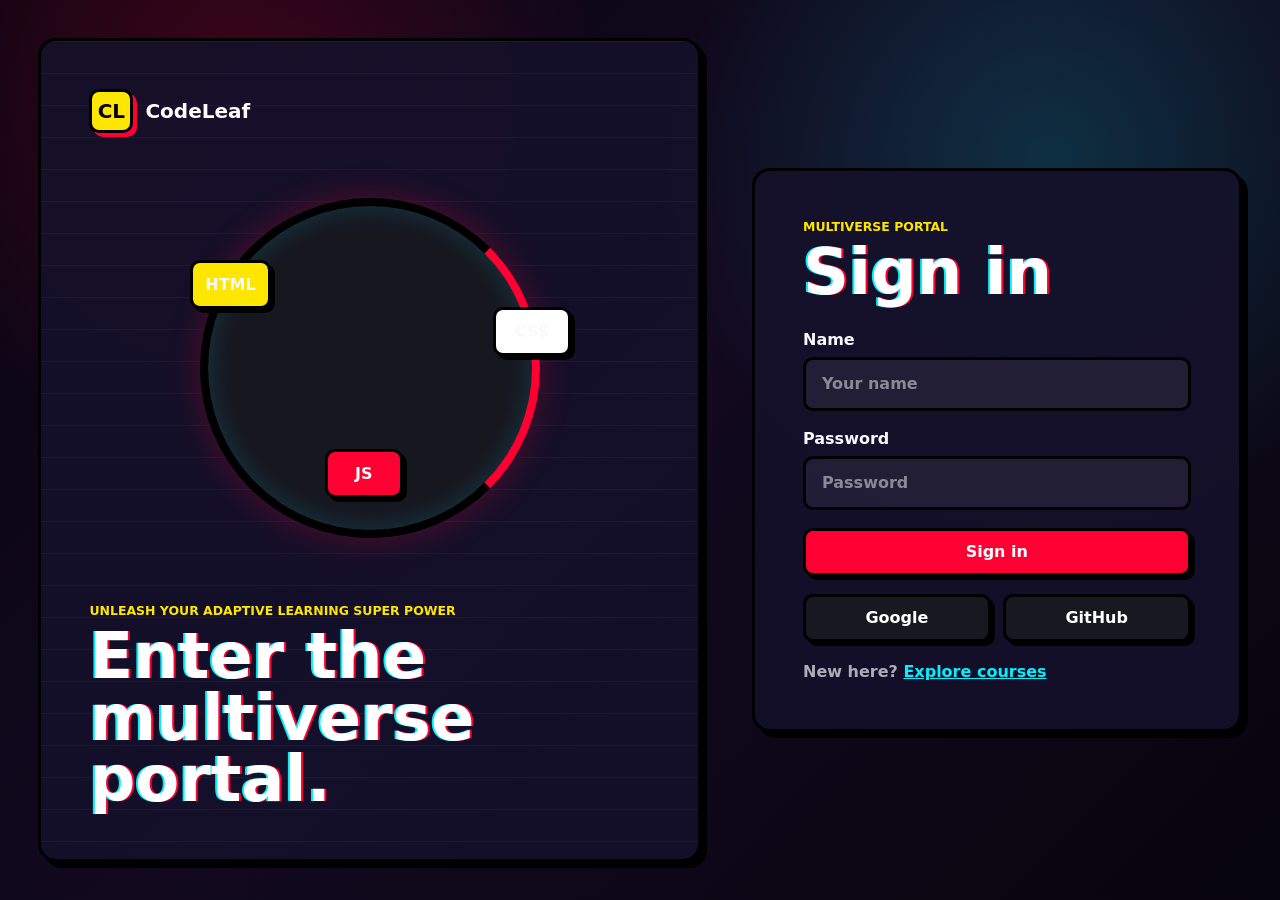
==== login.html @ 431f21d3 "Add CodeLeaf learning website" ====
<!DOCTYPE html>
<html lang="en">
<head>
  <meta charset="UTF-8">
  <meta name="viewport" content="width=device-width, initial-scale=1.0">
  <title>Login | CodeLeaf Learning</title>
  <link rel="stylesheet" href="style.css">
</head>
<body class="login-body">
  <main class="login-shell">
    <section class="login-art" aria-label="Learning portal preview">
      <a class="brand login-brand" href="index.html">
        <span class="brand-mark">CL</span>
        <span class="brand-text">CodeLeaf</span>
      </a>

      <div class="portal-orbit" aria-hidden="true">
        <div class="portal-ring"></div>
        <div class="portal-card card-one">HTML</div>
        <div class="portal-card card-two">CSS</div>
        <div class="portal-card card-three">JS</div>
      </div>

      <div class="login-copy">
        <p class="eyebrow">Unleash your adaptive learning super power</p>
        <h1>Enter the multiverse portal.</h1>
      </div>
    </section>

    <section class="login-panel" aria-labelledby="login-heading">
      <p class="eyebrow">Multiverse portal</p>
      <h1 id="login-heading">Sign in</h1>

      <form class="login-form">
        <label>
          <span>Name</span>
          <input type="text" placeholder="Your name">
        </label>

        <label>
          <span>Password</span>
          <input type="password" placeholder="Password">
        </label>

        <button type="submit">Sign in</button>
      </form>

      <div class="provider-row">
        <button class="provider-button" type="button">Google</button>
        <button class="provider-button" type="button">GitHub</button>
      </div>

      <p class="login-note">New here? <a href="course.html">Explore courses</a></p>
    </section>
  </main>
</body>
</html>
---- style.css ----
:root {
  --red: #e73535;
  --deep-red: #b51f2a;
  --yellow: #ffd84d;
  --ink: #171717;
  --muted: #6f6b63;
  --paper: #fffdf5;
  --line: rgba(20, 20, 20, 0.09);
  --border: #242424;
  --radius: 8px;
  --shadow: 8px 8px 0 #171717;
  --sidebar-open: 280px;
  --sidebar-closed: 92px;
}

* {
  box-sizing: border-box;
}

body {
  margin: 0;
  min-height: 100vh;
  color: var(--ink);
  font-family: Inter, ui-sans-serif, system-ui, -apple-system, BlinkMacSystemFont, "Segoe UI", sans-serif;
  background:
    linear-gradient(var(--line) 1px, transparent 1px),
    linear-gradient(90deg, rgba(29, 88, 180, 0.18) 1px, transparent 1px),
    var(--paper);
  background-size: 100% 34px, 120px 100%;
  display: grid;
  grid-template-columns: var(--sidebar-open) minmax(0, 1fr);
  transition: grid-template-columns 220ms ease;
}

body.sidebar-collapsed {
  grid-template-columns: var(--sidebar-closed) minmax(0, 1fr);
}

.sidebar {
  min-height: 100vh;
  padding: 28px 20px;
  background: #ffffff;
  border-right: 3px solid var(--border);
  display: flex;
  flex-direction: column;
  gap: 28px;
  position: sticky;
  top: 0;
  overflow: hidden;
}

.sidebar-head {
  display: flex;
  align-items: center;
  justify-content: space-between;
  gap: 12px;
}

.brand,
.nav-item,
.section-heading a {
  color: inherit;
  text-decoration: none;
}

.brand {
  display: flex;
  align-items: center;
  gap: 12px;
  font-size: 1.25rem;
  font-weight: 900;
  min-width: 0;
}

.brand-mark {
  width: 44px;
  height: 44px;
  border: 3px solid var(--border);
  background: var(--yellow);
  border-radius: var(--radius);
  display: grid;
  place-items: center;
  box-shadow: 4px 4px 0 var(--red);
  flex: 0 0 auto;
}

.brand-text,
.nav-label,
.profile-info,
.streak-card div:not(.flame) {
  white-space: nowrap;
  transition: opacity 180ms ease, width 180ms ease;
}

.collapse-button {
  width: 38px;
  min-height: 38px;
  padding: 0;
  background: #fff;
  box-shadow: none;
  flex: 0 0 auto;
}

.collapse-button svg,
.search-box svg,
.nav-icon svg,
.icon-button svg {
  width: 22px;
  height: 22px;
  display: block;
}

.collapse-button path,
.search-box path,
.nav-icon path,
.icon-button path {
  fill: none;
  stroke: currentColor;
  stroke-width: 2.6;
  stroke-linecap: round;
  stroke-linejoin: round;
}

.sidebar-collapsed .collapse-button svg {
  transform: rotate(180deg);
}

.nav-list {
  display: grid;
  gap: 8px;
}

.nav-item {
  min-height: 44px;
  padding: 11px 12px;
  border: 2px solid transparent;
  border-radius: var(--radius);
  display: flex;
  align-items: center;
  gap: 10px;
  font-weight: 750;
  color: #494540;
}

.nav-icon {
  width: 30px;
  height: 30px;
  display: grid;
  place-items: center;
  flex: 0 0 auto;
  color: #111;
}

.gear-icon img {
  width: 25px;
  height: 25px;
  display: block;
  object-fit: contain;
}

.nav-item:hover,
.nav-item.active {
  border-color: var(--border);
  background: var(--yellow);
  color: var(--ink);
}

.sidebar-bottom {
  margin-top: auto;
  display: grid;
  gap: 12px;
}

.profile-card,
.streak-card {
  padding: 14px;
  border: 3px solid var(--border);
  border-radius: var(--radius);
  background: #fff7d1;
  display: flex;
  align-items: center;
  gap: 12px;
}

.avatar {
  width: 42px;
  height: 42px;
  background: var(--red);
  color: #fff;
  display: grid;
  place-items: center;
  font-weight: 900;
  border: 2px solid var(--border);
  border-radius: var(--radius);
}

.profile-card span,
.streak-card span,
.eyebrow,
.lesson-panel p,
.course-card p {
  color: var(--muted);
}

.profile-card span,
.streak-card span {
  display: block;
  margin-top: 2px;
  font-size: 0.85rem;
}

.streak-card {
  min-height: 132px;
  background: #fff;
  align-items: flex-start;
  flex-direction: column;
  justify-content: center;
}

.flame {
  width: auto;
  height: auto;
  border: 0;
  background: transparent;
  font-size: 2.4rem;
  line-height: 1;
}

.streak-card strong {
  display: block;
  font-size: 1.8rem;
  line-height: 1;
}

.utility-list {
  display: grid;
  gap: 8px;
}

.sidebar-collapsed .brand-text,
.sidebar-collapsed .nav-label,
.sidebar-collapsed .profile-info,
.sidebar-collapsed .streak-card div:not(.flame) {
  width: 0;
  opacity: 0;
  pointer-events: none;
  overflow: hidden;
}

.sidebar-collapsed .sidebar {
  padding-inline: 16px;
}

.sidebar-collapsed .sidebar-head {
  justify-content: center;
}

.sidebar-collapsed .brand {
  display: none;
}

.sidebar-collapsed .nav-item,
.sidebar-collapsed .profile-card {
  justify-content: center;
  padding-inline: 8px;
}

.sidebar-collapsed .streak-card {
  min-height: 86px;
  align-items: center;
}

.sidebar-collapsed .flame {
  font-size: 2rem;
}

.page {
  padding: 34px clamp(18px, 4vw, 56px) 56px;
}

.workspace-top {
  display: flex;
  align-items: center;
  justify-content: space-between;
  gap: 28px;
  margin-bottom: 34px;
}

.search-box {
  width: min(850px, 72%);
  min-height: 54px;
  padding: 0 18px;
  border: 3px solid var(--border);
  border-radius: 999px;
  background: #fff;
  display: flex;
  align-items: center;
  gap: 12px;
  box-shadow: 5px 5px 0 var(--yellow);
}

.search-box input {
  width: 100%;
  border: 0;
  outline: 0;
  background: transparent;
  color: var(--ink);
  font: inherit;
  font-weight: 750;
}

.top-actions {
  display: flex;
  align-items: center;
  gap: 28px;
}

.icon-button {
  width: 54px;
  min-height: 54px;
  padding: 0;
  background: #fff;
  color: var(--ink);
  text-decoration: none;
  box-shadow: none;
  display: grid;
  place-items: center;
}

.icon-button:hover {
  background: var(--yellow);
}

.icon-button svg {
  width: 30px;
  height: 30px;
}

.topbar {
  display: flex;
  align-items: center;
  justify-content: space-between;
  gap: 24px;
  margin-bottom: 28px;
}

.eyebrow {
  margin: 0 0 8px;
  text-transform: uppercase;
  letter-spacing: 0;
  font-size: 0.78rem;
  font-weight: 900;
}

h1,
h2,
h3,
p {
  margin-top: 0;
}

h1 {
  max-width: 760px;
  margin-bottom: 0;
  font-size: clamp(2.2rem, 5vw, 4.8rem);
  line-height: 0.96;
}

h2 {
  margin-bottom: 10px;
  font-size: clamp(1.8rem, 3vw, 3rem);
  line-height: 1;
}

h3 {
  margin-bottom: 10px;
  font-size: 1.3rem;
}

button {
  min-height: 48px;
  border: 3px solid var(--border);
  background: var(--yellow);
  color: var(--ink);
  padding: 0 18px;
  border-radius: var(--radius);
  font: inherit;
  font-weight: 900;
  cursor: pointer;
  box-shadow: 4px 4px 0 var(--border);
}

button:hover {
  transform: translate(2px, 2px);
  box-shadow: 2px 2px 0 var(--border);
}

.primary-button {
  background: var(--red);
  color: #fff;
  white-space: nowrap;
}

.dashboard-grid {
  display: grid;
  grid-template-columns: minmax(0, 1fr) minmax(250px, 320px);
  gap: 24px;
  align-items: stretch;
  margin-top: 0;
}

.lesson-panel,
.code-card,
.course-card,
.mini-card,
.metric-card {
  border: 3px solid var(--border);
  border-radius: var(--radius);
  box-shadow: var(--shadow);
}

.lesson-panel {
  min-height: 310px;
  padding: clamp(24px, 4vw, 44px);
  background:
    linear-gradient(rgba(23, 23, 23, 0.07) 1px, transparent 1px),
    #ffffff;
  background-size: 100% 32px;
  display: flex;
  flex-direction: column;
  justify-content: center;
}

.welcome-panel {
  justify-content: flex-start;
}

.section-label {
  width: max-content;
  margin-bottom: 18px;
  padding: 7px 11px;
  border: 2px solid var(--border);
  border-radius: var(--radius);
  background: var(--yellow);
  font-size: 0.82rem;
  font-weight: 900;
  text-transform: uppercase;
}

.lesson-panel p {
  max-width: 560px;
  font-size: 1.05rem;
  line-height: 1.6;
}

.progress-wrap {
  margin: 22px 0 24px;
}

.progress-info {
  display: flex;
  justify-content: space-between;
  margin-bottom: 8px;
  font-weight: 900;
}

.progress-bar {
  height: 18px;
  border: 3px solid var(--border);
  border-radius: 999px;
  background: #fff3b5;
  overflow: hidden;
}

.progress-bar span {
  display: block;
  width: 68%;
  height: 100%;
  background: var(--red);
}

.lesson-actions {
  display: flex;
  flex-wrap: wrap;
  gap: 14px;
}

.small-button {
  min-height: 40px;
  padding-inline: 14px;
  font-size: 0.9rem;
}

.ghost-button {
  background: #fff;
  color: var(--ink);
}

.mini-card,
.metric-card {
  padding: 24px;
  background: #fff;
}

.revision-card {
  display: flex;
  flex-direction: column;
  justify-content: space-between;
  background: #fff1a8;
}

.revision-card h3 {
  max-width: 180px;
  font-size: 2.2rem;
  line-height: 1;
}

.code-card {
  background: #1d1d1d;
  color: #fffdf5;
  overflow: hidden;
}

.code-header {
  min-height: 46px;
  padding: 0 16px;
  border-bottom: 3px solid var(--border);
  background: #fff;
  color: var(--ink);
  display: flex;
  align-items: center;
  gap: 8px;
  font-weight: 900;
}

.code-header span {
  width: 12px;
  height: 12px;
  border: 2px solid var(--border);
  border-radius: 50%;
}

.code-header span:nth-child(1) {
  background: var(--red);
}

.code-header span:nth-child(2) {
  background: var(--yellow);
}

.code-header span:nth-child(3) {
  background: #fff;
}

pre {
  margin: 0;
  padding: 26px;
  overflow-x: auto;
  font-size: clamp(0.84rem, 1.6vw, 1rem);
  line-height: 1.7;
}

code {
  font-family: "Cascadia Code", "Fira Code", Consolas, monospace;
}

.course-section {
  margin-top: 46px;
}

.section-heading {
  display: flex;
  align-items: end;
  justify-content: space-between;
  gap: 20px;
  margin-bottom: 18px;
}

.section-heading h2 {
  margin-bottom: 0;
}

.section-heading a {
  font-weight: 900;
  border-bottom: 3px solid var(--red);
}

.course-grid {
  display: grid;
  grid-template-columns: repeat(3, minmax(0, 1fr));
  gap: 20px;
}

.course-card {
  min-height: 220px;
  padding: 24px;
  background: #fff;
}

.course-card span {
  display: inline-block;
  margin-bottom: 38px;
  padding: 6px 10px;
  border: 2px solid var(--border);
  border-radius: var(--radius);
  background: #fff;
  font-size: 0.8rem;
  font-weight: 900;
  text-transform: uppercase;
}

.course-card.red {
  background: #ffe8e8;
}

.course-card.yellow {
  background: #fff1a8;
}

.course-card.white {
  background:
    linear-gradient(rgba(23, 23, 23, 0.08) 1px, transparent 1px),
    #fff;
  background-size: 100% 31px;
}

.insight-grid {
  margin-top: 46px;
  display: grid;
  grid-template-columns: minmax(0, 1.25fr) minmax(210px, 0.7fr) minmax(210px, 0.7fr);
  gap: 20px;
}

.bar-chart {
  height: 190px;
  margin-top: 24px;
  padding: 18px;
  border: 3px solid var(--border);
  border-radius: var(--radius);
  background: #fffdf5;
  display: grid;
  grid-template-columns: repeat(7, 1fr);
  align-items: end;
  gap: 14px;
}

.bar-chart span {
  height: var(--h);
  min-height: 38px;
  border: 3px solid var(--border);
  border-radius: 8px 8px 0 0;
  background: var(--yellow);
}

.bar-chart span:nth-child(4),
.bar-chart span:nth-child(7) {
  background: var(--red);
}

.chart-days {
  margin-top: 8px;
  display: grid;
  grid-template-columns: repeat(7, 1fr);
  text-align: center;
  color: var(--muted);
  font-weight: 900;
}

.progress-card,
.goal-card {
  display: flex;
  flex-direction: column;
  gap: 16px;
}

.progress-card label {
  min-height: 50px;
  padding: 12px;
  border: 2px solid var(--border);
  border-radius: var(--radius);
  background: #fff7d1;
  display: flex;
  align-items: center;
  gap: 10px;
  font-weight: 900;
}

.progress-card input {
  width: 18px;
  height: 18px;
  accent-color: var(--red);
}

.goal-card {
  background: #ffe8e8;
  justify-content: space-between;
}

.goal-card h3 {
  font-size: 2rem;
}

.course-page {
  display: grid;
  gap: 36px;
}

.course-hero {
  border: 3px solid var(--border);
  border-radius: var(--radius);
  background:
    linear-gradient(rgba(23, 23, 23, 0.07) 1px, transparent 1px),
    #fff;
  background-size: 100% 32px;
  padding: clamp(24px, 4vw, 44px);
  box-shadow: var(--shadow);
}

.course-hero h1 {
  max-width: 900px;
  margin-bottom: 28px;
  font-size: clamp(2.3rem, 4.5vw, 4.5rem);
}

.course-search {
  width: 100%;
  margin-bottom: 22px;
  box-shadow: 5px 5px 0 var(--red);
}

.filter-row {
  display: flex;
  flex-wrap: wrap;
  gap: 12px;
}

.chip {
  min-height: 40px;
  padding-inline: 18px;
  background: #fff;
  box-shadow: 3px 3px 0 var(--border);
}

.chip.active,
.chip:hover {
  background: var(--yellow);
}

.featured-section h2 {
  margin-bottom: 22px;
}

.portal-grid {
  display: grid;
  grid-template-columns: repeat(3, minmax(0, 1fr));
  gap: 24px;
}

.portal-course {
  min-height: 390px;
  padding: 22px;
  border: 3px solid var(--border);
  border-radius: var(--radius);
  box-shadow: var(--shadow);
  display: flex;
  flex-direction: column;
  gap: 16px;
}

.portal-course.red {
  background: #ffe8e8;
}

.portal-course.yellow {
  background: #fff1a8;
}

.portal-course.white {
  background: #fff;
}

.course-window {
  min-height: 150px;
  border: 3px solid var(--border);
  border-radius: var(--radius);
  background:
    linear-gradient(90deg, rgba(29, 88, 180, 0.12) 1px, transparent 1px),
    linear-gradient(rgba(23, 23, 23, 0.08) 1px, transparent 1px),
    #fffdf5;
  background-size: 42px 100%, 100% 30px;
  display: grid;
  place-items: center;
  font-size: 2rem;
  font-weight: 900;
}

.portal-course p {
  color: var(--muted);
  line-height: 1.55;
}

.portal-course button {
  margin-top: auto;
}

.login-body {
  min-height: 100vh;
  display: block;
}

.login-shell {
  min-height: 100vh;
  padding: clamp(18px, 3vw, 40px);
  display: grid;
  grid-template-columns: minmax(0, 1.15fr) minmax(360px, 0.85fr);
  gap: clamp(24px, 4vw, 52px);
}

.login-art,
.login-panel {
  border: 3px solid var(--border);
  border-radius: 18px;
  box-shadow: var(--shadow);
}

.login-art {
  min-height: 650px;
  padding: clamp(24px, 4vw, 48px);
  background:
    linear-gradient(90deg, rgba(29, 88, 180, 0.14) 1px, transparent 1px),
    linear-gradient(rgba(23, 23, 23, 0.08) 1px, transparent 1px),
    #fff7d1;
  background-size: 58px 100%, 100% 34px;
  display: flex;
  flex-direction: column;
  justify-content: space-between;
}

.login-brand {
  width: max-content;
}

.portal-orbit {
  min-height: 320px;
  position: relative;
  display: grid;
  place-items: center;
}

.portal-ring {
  width: min(340px, 70vw);
  aspect-ratio: 1;
  border: 8px solid var(--border);
  border-right-color: var(--red);
  border-radius: 50%;
  background: #fff;
}

.portal-card {
  position: absolute;
  min-width: 78px;
  min-height: 48px;
  padding: 12px;
  border: 3px solid var(--border);
  border-radius: var(--radius);
  background: var(--yellow);
  display: grid;
  place-items: center;
  font-weight: 900;
}

.card-one {
  top: 18%;
  left: 18%;
}

.card-two {
  top: 32%;
  right: 14%;
  background: #fff;
}

.card-three {
  bottom: 12%;
  left: 42%;
  background: var(--red);
  color: #fff;
}

.login-copy h1 {
  max-width: 700px;
  margin-bottom: 0;
}

.login-panel {
  padding: clamp(24px, 4vw, 48px);
  background: #fff;
  align-self: center;
}

.login-panel h1 {
  margin-bottom: 26px;
  font-size: clamp(2.5rem, 5vw, 4rem);
}

.login-form {
  display: grid;
  gap: 18px;
}

.login-form label {
  display: grid;
  gap: 8px;
  font-weight: 900;
}

.login-form input {
  min-height: 54px;
  width: 100%;
  padding: 0 16px;
  border: 3px solid var(--border);
  border-radius: var(--radius);
  background: #fffdf5;
  font: inherit;
  font-weight: 750;
  outline: 0;
}

.provider-row {
  display: grid;
  grid-template-columns: 1fr 1fr;
  gap: 12px;
  margin-top: 18px;
}

.provider-button {
  background: #fff;
}

.login-note {
  margin: 20px 0 0;
  color: var(--muted);
  font-weight: 750;
}

.login-note a {
  color: var(--deep-red);
  font-weight: 900;
}

@media (max-width: 920px) {
  body {
    grid-template-columns: 1fr;
  }

  body.sidebar-collapsed {
    grid-template-columns: 1fr;
  }

  .sidebar {
    min-height: auto;
    position: static;
    border-right: 0;
    border-bottom: 3px solid var(--border);
  }

  .nav-list {
    grid-template-columns: repeat(2, minmax(0, 1fr));
  }

  .profile-card {
    margin-top: 0;
  }

  .dashboard-grid,
  .course-grid,
  .insight-grid,
  .portal-grid,
  .login-shell {
    grid-template-columns: 1fr;
  }

  .login-art {
    min-height: 520px;
  }

  .topbar {
    align-items: flex-start;
    flex-direction: column;
  }

  .workspace-top {
    align-items: flex-start;
    flex-direction: column;
  }

  .search-box {
    width: 100%;
  }
}

@media (max-width: 540px) {
  .nav-list {
    grid-template-columns: 1fr;
  }

  .page {
    padding-inline: 16px;
  }

  .lesson-panel,
  .course-card,
  .mini-card,
  .metric-card {
    padding: 20px;
  }
}

/* AdaptLearn Spiderverse-inspired skin: style only, layout remains unchanged. */
:root {
  --red: #ff0033;
  --deep-red: #d9002b;
  --yellow: #ffe600;
  --cyan: #00f0ff;
  --pink: #ff007f;
  --ink: #f8f8ff;
  --muted: rgba(248, 248, 255, 0.68);
  --paper: #0b0614;
  --line: rgba(0, 240, 255, 0.08);
  --border: #000000;
  --radius: 10px;
  --shadow: 6px 6px 0 #000000;
}

body {
  background:
    radial-gradient(circle at 18% 10%, rgba(255, 0, 51, 0.2), transparent 28%),
    radial-gradient(circle at 82% 18%, rgba(0, 240, 255, 0.17), transparent 30%),
    linear-gradient(135deg, #090411 0%, #12091f 48%, #07050d 100%);
  background-size: auto, auto, auto;
  color: var(--ink);
}

.sidebar,
.profile-card,
.streak-card,
.search-box,
.icon-button,
.lesson-panel,
.mini-card,
.metric-card,
.course-hero,
.portal-course,
.login-panel,
.login-art {
  background-color: rgba(21, 16, 42, 0.94);
  border-color: #000;
  color: var(--ink);
  box-shadow: var(--shadow);
}

.sidebar {
  background:
    linear-gradient(rgba(255, 255, 255, 0.03), rgba(255, 255, 255, 0.01)),
    #15102a;
  border-right-color: #000;
}

.brand-mark,
.section-label,
.chip.active {
  background: var(--yellow);
  color: #000;
  box-shadow: 4px 4px 0 var(--red);
}

.brand-text,
.nav-label,
.profile-info strong,
.streak-card strong,
h1,
h2,
h3 {
  color: #fff;
}

h1,
.course-hero h1,
.login-copy h1 {
  text-shadow: -2px 0 var(--cyan), 2px 0 var(--red);
}

.eyebrow {
  color: var(--yellow);
}

.nav-item {
  color: rgba(255, 255, 255, 0.78);
}

.nav-icon {
  color: currentColor;
  filter: drop-shadow(0 0 6px rgba(0, 240, 255, 0.24));
}

.nav-item:hover,
.nav-item.active {
  background: var(--red);
  color: #fff;
  border-color: #000;
  box-shadow: 4px 4px 0 #000;
}

.collapse-button,
.icon-button,
.ghost-button,
.provider-button,
.chip {
  background: #181820;
  color: #fff;
  border-color: #000;
}

button,
.small-button,
.primary-button,
.login-form button {
  background: var(--red);
  color: #fff;
  border-color: #000;
  box-shadow: 4px 4px 0 #000;
}

button:hover,
.icon-button:hover,
.chip:hover {
  background: var(--cyan);
  color: #000;
  transform: translate(-2px, -2px);
  box-shadow: 6px 6px 0 #000;
}

.search-box {
  background: rgba(24, 24, 32, 0.88);
  box-shadow: 5px 5px 0 var(--cyan);
}

.search-box input,
.login-form input {
  color: #fff;
}

.search-box input::placeholder,
.login-form input::placeholder {
  color: rgba(255, 255, 255, 0.48);
}

.avatar {
  background: var(--red);
  color: #fff;
  border-color: #000;
  box-shadow: 3px 3px 0 #000;
}

.flame {
  filter: drop-shadow(0 0 8px var(--red));
}

.lesson-panel,
.course-hero,
.login-art,
.course-window {
  background:
    linear-gradient(rgba(255, 255, 255, 0.04) 1px, transparent 1px),
    rgba(21, 16, 42, 0.94);
  background-size: 100% 32px, auto;
}

.revision-card,
.portal-course.yellow,
.goal-card {
  background: rgba(255, 230, 0, 0.92);
  color: #000;
}

.revision-card h3,
.revision-card .eyebrow,
.portal-course.yellow h3,
.goal-card h3,
.goal-card .eyebrow {
  color: #000;
  text-shadow: none;
}

.portal-course.red {
  background: rgba(255, 0, 51, 0.92);
}

.portal-course.white,
.progress-card,
.velocity-card {
  background: rgba(21, 16, 42, 0.94);
}

.progress-bar,
.bar-chart,
.progress-card label,
.course-window,
.login-form input {
  background: rgba(255, 255, 255, 0.06);
  border-color: #000;
}

.progress-bar {
  box-shadow: inset 0 0 14px rgba(0, 240, 255, 0.16);
}

.progress-bar span,
.bar-chart span:nth-child(4),
.bar-chart span:nth-child(7) {
  background: var(--red);
}

.bar-chart span {
  background: var(--cyan);
}

.chart-days,
.profile-card span,
.streak-card span,
.lesson-panel p,
.portal-course p,
.login-note {
  color: var(--muted);
}

.portal-ring {
  background: rgba(24, 24, 32, 0.95);
  border-color: #000;
  border-right-color: var(--red);
  box-shadow: 0 0 32px rgba(255, 0, 51, 0.28), inset 0 0 26px rgba(0, 240, 255, 0.16);
}

.portal-card {
  border-color: #000;
  box-shadow: 4px 4px 0 #000;
}

.login-note a {
  color: var(--cyan);
}

body.light-theme {
  --ink: #121212;
  --muted: rgba(18, 18, 18, 0.66);
  --paper: #f7f7f2;
  background:
    radial-gradient(circle at 18% 10%, rgba(255, 0, 51, 0.12), transparent 28%),
    radial-gradient(circle at 82% 18%, rgba(0, 240, 255, 0.16), transparent 30%),
    linear-gradient(135deg, #fffef7 0%, #f3f7ff 48%, #fff8fb 100%);
  color: var(--ink);
}

body.light-theme .sidebar,
body.light-theme .profile-card,
body.light-theme .streak-card,
body.light-theme .search-box,
body.light-theme .icon-button,
body.light-theme .lesson-panel,
body.light-theme .mini-card,
body.light-theme .metric-card,
body.light-theme .course-hero,
body.light-theme .portal-course,
body.light-theme .login-panel,
body.light-theme .login-art {
  background-color: rgba(255, 255, 255, 0.94);
  color: var(--ink);
}

body.light-theme .sidebar {
  background: #ffffff;
}

body.light-theme .lesson-panel,
body.light-theme .course-hero,
body.light-theme .login-art,
body.light-theme .course-window {
  background:
    linear-gradient(rgba(0, 0, 0, 0.06) 1px, transparent 1px),
    rgba(255, 255, 255, 0.95);
  background-size: 100% 32px, auto;
}

body.light-theme .brand-text,
body.light-theme .nav-label,
body.light-theme .profile-info strong,
body.light-theme .streak-card strong,
body.light-theme h1,
body.light-theme h2,
body.light-theme h3 {
  color: #111;
}

body.light-theme .nav-item {
  color: rgba(17, 17, 17, 0.78);
}

body.light-theme .collapse-button,
body.light-theme .icon-button,
body.light-theme .ghost-button,
body.light-theme .provider-button,
body.light-theme .chip {
  background: #ffffff;
  color: #111;
}

body.light-theme .search-box input,
body.light-theme .login-form input {
  color: #111;
}

body.light-theme .search-box input::placeholder,
body.light-theme .login-form input::placeholder {
  color: rgba(17, 17, 17, 0.5);
}

body.light-theme .portal-course.white,
body.light-theme .progress-card,
body.light-theme .velocity-card {
  background: rgba(255, 255, 255, 0.94);
}

body.light-theme .progress-bar,
body.light-theme .bar-chart,
body.light-theme .progress-card label,
body.light-theme .course-window,
body.light-theme .login-form input {
  background: rgba(0, 0, 0, 0.04);
}

.simple-page {
  grid-column: 1 / -1;
  width: min(1180px, 100%);
  margin-inline: auto;
}

.recommend-section {
  display: grid;
  gap: 18px;
}

.video-grid {
  display: grid;
  grid-template-columns: repeat(4, minmax(0, 1fr));
  gap: 20px;
}

.video-card {
  min-height: 310px;
  padding: 14px;
  border: 3px solid #000;
  border-radius: var(--radius);
  background: rgba(21, 16, 42, 0.94);
  color: #fff;
  box-shadow: var(--shadow);
}

.video-thumb {
  aspect-ratio: 16 / 9;
  border: 3px solid #000;
  border-radius: var(--radius);
  margin-bottom: 16px;
  position: relative;
  display: grid;
  place-items: center;
  overflow: hidden;
}

.video-thumb::before {
  content: "";
  position: absolute;
  inset: 0;
  background:
    linear-gradient(135deg, rgba(255, 255, 255, 0.18), transparent 42%),
    repeating-linear-gradient(0deg, rgba(0, 0, 0, 0.12) 0 2px, transparent 2px 6px);
}

.video-thumb span {
  width: 58px;
  height: 42px;
  border: 3px solid #000;
  border-radius: 10px;
  background: var(--red);
  color: #fff;
  display: grid;
  place-items: center;
  position: relative;
  z-index: 1;
  font-weight: 900;
  box-shadow: 4px 4px 0 #000;
}

.video-thumb small {
  position: absolute;
  right: 10px;
  bottom: 10px;
  padding: 3px 7px;
  border: 2px solid #000;
  border-radius: 6px;
  background: #000;
  color: #fff;
  z-index: 1;
  font-weight: 900;
}

.video-thumb.red {
  background: var(--red);
}

.video-thumb.cyan {
  background: var(--cyan);
}

.video-thumb.yellow {
  background: var(--yellow);
}

.video-thumb.dark {
  background: #181820;
}

.video-card p {
  color: var(--muted);
}

body.light-theme .video-card {
  background: rgba(255, 255, 255, 0.94);
  color: #111;
}

@media (max-width: 920px) {
  .video-grid {
    grid-template-columns: 1fr;
  }
}
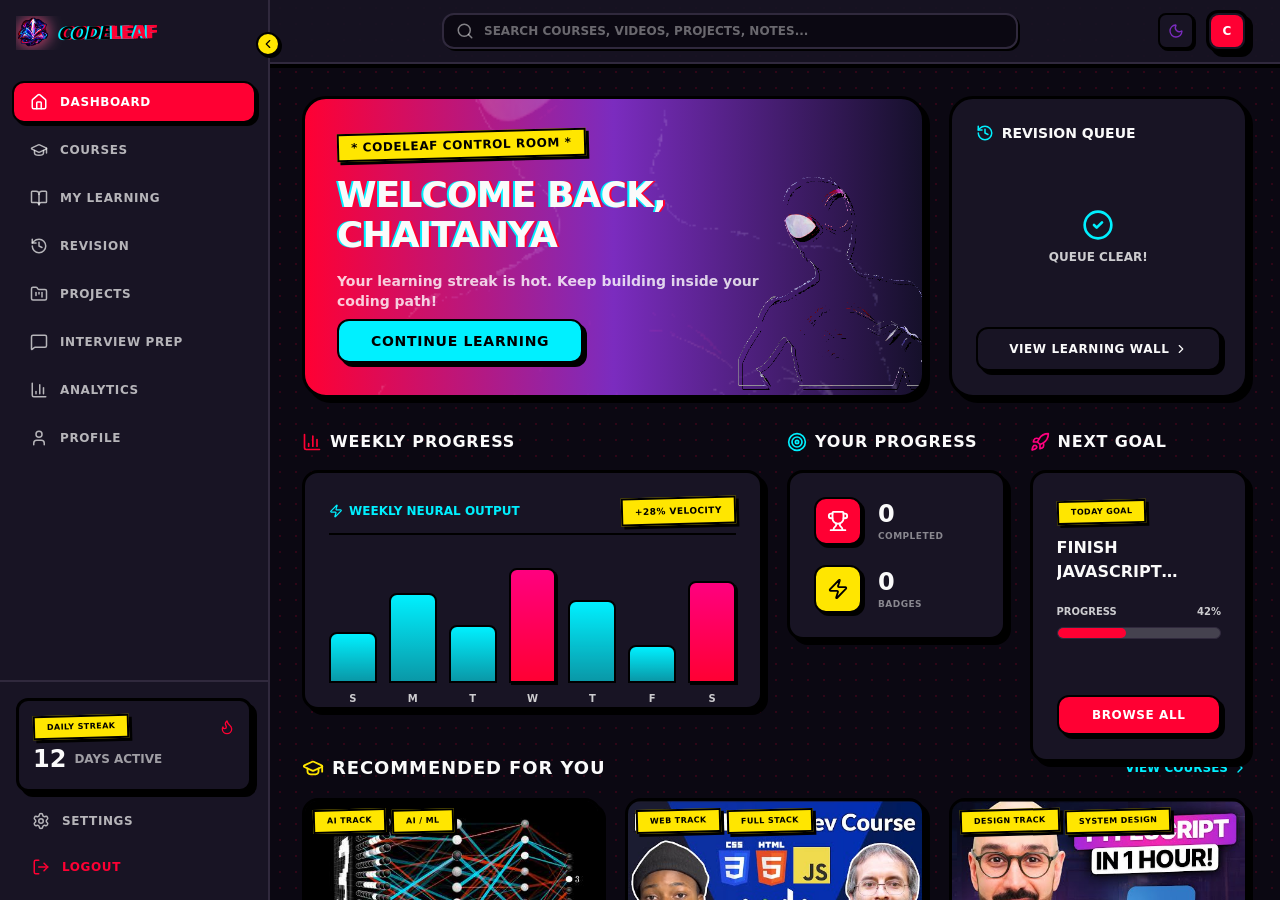
==== commit c1e61f93: "Update CodeLeaf dashboard experience" ====
--- a/login.html
+++ b/login.html
@@ -3,55 +3,15 @@
 <head>
   <meta charset="UTF-8">
   <meta name="viewport" content="width=device-width, initial-scale=1.0">
-  <title>Login | CodeLeaf Learning</title>
+  <meta http-equiv="refresh" content="0; url=index.html">
+  <title>Opening CodeLeaf Dashboard</title>
   <link rel="stylesheet" href="style.css">
 </head>
-<body class="login-body">
-  <main class="login-shell">
-    <section class="login-art" aria-label="Learning portal preview">
-      <a class="brand login-brand" href="index.html">
-        <span class="brand-mark">CL</span>
-        <span class="brand-text">CodeLeaf</span>
-      </a>
-
-      <div class="portal-orbit" aria-hidden="true">
-        <div class="portal-ring"></div>
-        <div class="portal-card card-one">HTML</div>
-        <div class="portal-card card-two">CSS</div>
-        <div class="portal-card card-three">JS</div>
-      </div>
-
-      <div class="login-copy">
-        <p class="eyebrow">Unleash your adaptive learning super power</p>
-        <h1>Enter the multiverse portal.</h1>
-      </div>
-    </section>
-
-    <section class="login-panel" aria-labelledby="login-heading">
-      <p class="eyebrow">Multiverse portal</p>
-      <h1 id="login-heading">Sign in</h1>
-
-      <form class="login-form">
-        <label>
-          <span>Name</span>
-          <input type="text" placeholder="Your name">
-        </label>
-
-        <label>
-          <span>Password</span>
-          <input type="password" placeholder="Password">
-        </label>
-
-        <button type="submit">Sign in</button>
-      </form>
-
-      <div class="provider-row">
-        <button class="provider-button" type="button">Google</button>
-        <button class="provider-button" type="button">GitHub</button>
-      </div>
-
-      <p class="login-note">New here? <a href="course.html">Explore courses</a></p>
-    </section>
+<body class="login-redirect">
+  <main class="redirect-panel">
+    <h1>Opening your dashboard</h1>
+    <p>CodeLeaf now starts after login.</p>
+    <a href="index.html">Go to dashboard</a>
   </main>
 </body>
 </html>
--- a/style.css
+++ b/style.css
@@ -1443,3 +1443,450 @@
     grid-template-columns: 1fr;
   }
 }
+
+/* Source-code match pass: closer to uploaded AdaptLearn Spiderverse app. */
+body::before {
+  content: "";
+  position: fixed;
+  inset: 0;
+  pointer-events: none;
+  z-index: 0;
+  background-image: radial-gradient(#ff0033 1.2px, transparent 1.2px);
+  background-size: 16px 16px;
+  opacity: 0.15;
+}
+
+body > * {
+  position: relative;
+  z-index: 1;
+}
+
+.sidebar {
+  gap: 14px;
+}
+
+.brand-mark {
+  width: 42px;
+  height: 42px;
+  background: url("assets/adaptlearn_logo-DVy62qce.png") center / contain no-repeat;
+  border: 0;
+  box-shadow: none;
+  color: transparent;
+  font-size: 0;
+  filter: drop-shadow(0 0 8px var(--red));
+}
+
+.brand-text {
+  color: #000;
+  font-size: 1.05rem;
+  font-style: italic;
+  font-weight: 1000;
+  letter-spacing: -0.04em;
+  text-transform: uppercase;
+  text-shadow: -2px 0 var(--cyan), 2px 0 var(--red);
+}
+
+.nav-list {
+  gap: 6px;
+}
+
+.nav-item {
+  min-height: 42px;
+  padding: 10px 14px;
+  border-width: 2px;
+  border-radius: 12px;
+  font-size: 0.76rem;
+  font-weight: 1000;
+  letter-spacing: 0.04em;
+  text-transform: uppercase;
+}
+
+.nav-item.active {
+  background: var(--red);
+  color: #fff;
+  box-shadow: 3px 3px 0 #000;
+}
+
+.collapse-button {
+  position: absolute;
+  right: -13px;
+  top: 32px;
+  width: 28px;
+  min-height: 28px;
+  border-radius: 999px;
+  background: var(--yellow);
+  color: #000;
+  z-index: 10;
+  box-shadow: 2px 2px 0 #000;
+}
+
+.workspace-top {
+  min-height: 64px;
+  margin: -34px calc(clamp(18px, 4vw, 56px) * -1) 28px;
+  padding: 10px clamp(18px, 4vw, 56px);
+  border-bottom: 2px solid #000;
+  background: rgba(21, 16, 42, 0.9);
+  backdrop-filter: blur(18px);
+  box-shadow: 0 4px 0 #000;
+  position: sticky;
+  top: 0;
+  z-index: 20;
+}
+
+.search-box {
+  min-height: 42px;
+  border-width: 2px;
+  border-radius: 12px;
+  box-shadow: 2px 2px 0 #000;
+}
+
+.search-box input {
+  font-size: 0.78rem;
+  font-weight: 900;
+  text-transform: uppercase;
+}
+
+.icon-button {
+  width: 38px;
+  min-height: 38px;
+  border-width: 2px;
+  border-radius: 10px;
+  box-shadow: 2px 2px 0 #000;
+}
+
+.dashboard-grid {
+  grid-template-columns: minmax(0, 2fr) minmax(260px, 0.95fr);
+}
+
+.lesson-panel,
+.mini-card,
+.metric-card,
+.video-card,
+.course-hero,
+.portal-course {
+  border-width: 3px;
+  border-radius: 24px;
+}
+
+.welcome-panel {
+  min-height: 340px;
+  padding: clamp(28px, 4vw, 48px);
+  color: #fff;
+  background: linear-gradient(100deg, rgba(255, 0, 51, 0.92), rgba(123, 44, 191, 0.9) 54%, rgba(21, 16, 42, 0.96));
+  position: relative;
+  overflow: hidden;
+}
+
+.welcome-panel::after {
+  content: "";
+  position: absolute;
+  right: -24px;
+  bottom: -20px;
+  width: min(240px, 34vw);
+  aspect-ratio: 1;
+  background: url("assets/spider_theme/miles_patty.webp") center / contain no-repeat;
+  filter: drop-shadow(5px 5px 0 #000);
+  pointer-events: none;
+}
+
+.welcome-panel > * {
+  position: relative;
+  z-index: 1;
+  max-width: 520px;
+}
+
+.section-label,
+.eyebrow {
+  width: max-content;
+  background: var(--yellow);
+  color: #000;
+  border: 2px solid #000;
+  border-radius: 6px;
+  box-shadow: 3px 3px 0 #000;
+  transform: rotate(-1.5deg);
+  padding: 4px 12px;
+  font-size: 0.68rem;
+  font-weight: 1000;
+  text-transform: uppercase;
+}
+
+.welcome-panel h2 {
+  font-size: clamp(2rem, 4vw, 3.4rem);
+  text-transform: uppercase;
+  letter-spacing: -0.04em;
+}
+
+.welcome-panel p {
+  color: rgba(255, 255, 255, 0.82);
+  font-weight: 800;
+}
+
+.revision-card {
+  padding: 24px;
+  background: rgba(21, 16, 42, 0.94);
+  color: #fff;
+}
+
+.revision-card h3 {
+  color: #fff;
+  font-size: 1.6rem;
+  text-transform: uppercase;
+  text-shadow: none;
+}
+
+.source-recommendations {
+  margin-top: 42px;
+}
+
+.source-video-grid {
+  grid-template-columns: repeat(3, minmax(0, 1fr));
+}
+
+.source-video-card {
+  padding: 0;
+  overflow: hidden;
+  min-height: 0;
+  display: flex;
+  flex-direction: column;
+  transition: transform 180ms ease;
+}
+
+.source-video-card:hover {
+  transform: translateY(-4px);
+}
+
+.source-thumb {
+  aspect-ratio: 16 / 9;
+  background: #000;
+  position: relative;
+  overflow: hidden;
+}
+
+.source-thumb img {
+  width: 100%;
+  height: 100%;
+  object-fit: cover;
+  transition: transform 500ms ease;
+}
+
+.source-video-card:hover .source-thumb img {
+  transform: scale(1.06);
+}
+
+.earth-chip,
+.topic-chip,
+.source-thumb small {
+  position: absolute;
+  border: 2px solid #000;
+  border-radius: 5px;
+  box-shadow: 2px 2px 0 #000;
+  padding: 3px 7px;
+  font-size: 0.62rem;
+  font-weight: 1000;
+  text-transform: uppercase;
+}
+
+.earth-chip {
+  top: 10px;
+  left: 10px;
+  background: var(--cyan);
+  color: #000;
+}
+
+.topic-chip {
+  top: 10px;
+  left: 104px;
+  background: var(--yellow);
+  color: #000;
+}
+
+.source-thumb small {
+  right: 10px;
+  bottom: 10px;
+  background: rgba(0, 0, 0, 0.82);
+  color: #fff;
+}
+
+.video-info {
+  display: flex;
+  gap: 12px;
+  align-items: flex-start;
+  padding: 16px 16px 8px;
+}
+
+.channel-badge {
+  width: 32px;
+  height: 32px;
+  border: 2px solid #000;
+  border-radius: 999px;
+  box-shadow: 2px 2px 0 #000;
+  display: grid;
+  place-items: center;
+  flex: 0 0 auto;
+  color: #fff;
+  font-size: 0.7rem;
+  font-weight: 1000;
+}
+
+.channel-badge.purple {
+  background: #7b2cbf;
+}
+
+.channel-badge.yellow {
+  background: var(--yellow);
+  color: #000;
+}
+
+.channel-badge.cyan {
+  background: var(--cyan);
+  color: #000;
+}
+
+.source-video-card h3 {
+  margin-bottom: 4px;
+  font-size: 0.86rem;
+  line-height: 1.25;
+  text-transform: uppercase;
+}
+
+.source-video-card p {
+  font-size: 0.72rem;
+  font-weight: 900;
+  text-transform: uppercase;
+}
+
+.source-video-card button {
+  margin: auto 16px 16px;
+  width: calc(100% - 32px);
+}
+
+body.light-theme::before {
+  opacity: 0.08;
+}
+
+body.light-theme .workspace-top {
+  background: rgba(255, 255, 255, 0.92);
+}
+
+body.light-theme .revision-card,
+body.light-theme .source-video-card {
+  background: #fff;
+  color: #111;
+}
+
+body.light-theme .revision-card h3 {
+  color: #111;
+}
+
+/* CodeLeaf post-login polish */
+html.light body {
+  background: #fffdf2;
+}
+
+html.dark body {
+  background: #111015;
+}
+
+body::selection {
+  background: #ffd84d;
+  color: #111;
+}
+
+.comic-panel {
+  border-radius: 22px !important;
+}
+
+aside {
+  background:
+    linear-gradient(180deg, rgba(255, 216, 77, 0.1), transparent 38%),
+    var(--card, #fff) !important;
+}
+
+aside nav a[href="index.html"] {
+  background: #ff3131 !important;
+  color: #fff !important;
+}
+
+header input {
+  border-radius: 999px !important;
+}
+
+main .bg-gradient-to-r {
+  background: linear-gradient(135deg, #ff3131 0%, #ff7a1a 48%, #141018 100%) !important;
+}
+
+.comic-caption {
+  letter-spacing: 0.04em !important;
+}
+
+.codeleaf-collapsed aside {
+  width: 88px !important;
+}
+
+.codeleaf-collapsed aside span,
+.codeleaf-collapsed aside .comic-panel,
+.codeleaf-collapsed aside a > div + span {
+  opacity: 0;
+  width: 0;
+  pointer-events: none;
+}
+
+.codeleaf-collapsed aside nav a,
+.codeleaf-collapsed aside .border-t-2 a,
+.codeleaf-collapsed aside .border-t-2 button {
+  justify-content: center;
+  padding-left: 0.75rem !important;
+  padding-right: 0.75rem !important;
+}
+
+.login-redirect {
+  min-height: 100vh;
+  display: grid;
+  place-items: center;
+  margin: 0;
+  background: #fffdf2;
+  color: #111;
+  font-family: Arial, sans-serif;
+}
+
+.redirect-panel {
+  width: min(420px, calc(100% - 32px));
+  border: 3px solid #111;
+  border-radius: 22px;
+  box-shadow: 8px 8px 0 #111;
+  background: #fff;
+  padding: 28px;
+  text-align: center;
+}
+
+.redirect-panel h1 {
+  margin: 0 0 8px;
+  text-transform: uppercase;
+}
+
+.redirect-panel a {
+  display: inline-block;
+  margin-top: 14px;
+  padding: 12px 18px;
+  border: 2px solid #111;
+  border-radius: 999px;
+  background: #ff3131;
+  color: #fff;
+  font-weight: 900;
+  text-decoration: none;
+}
+
+@media (max-width: 920px) {
+  .workspace-top {
+    margin-top: 0;
+  }
+
+  .source-video-grid {
+    grid-template-columns: 1fr;
+  }
+
+  .welcome-panel::after {
+    opacity: 0.35;
+  }
+}
+
